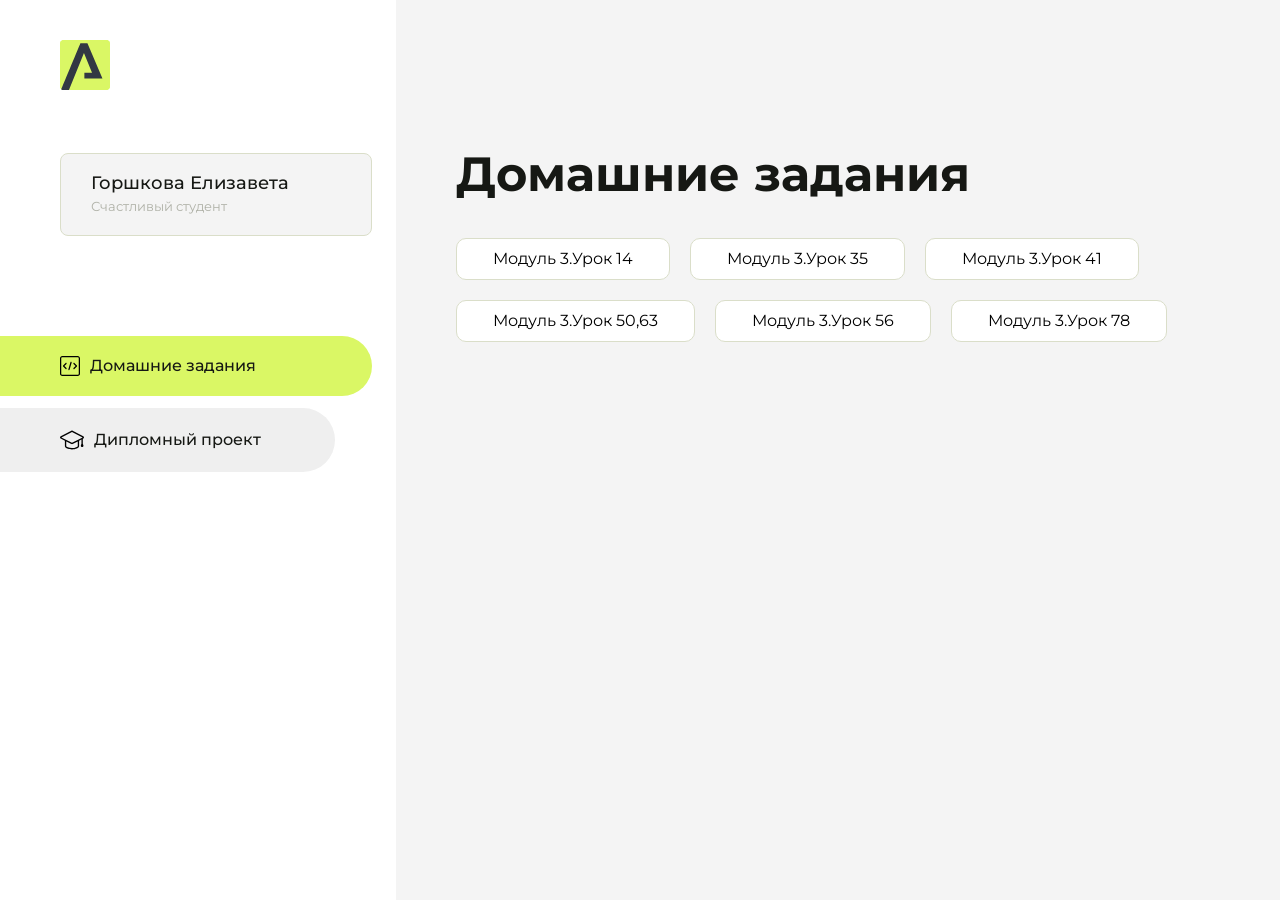
==== index.html @ 7f455aba "Update homework links in index.html Added a new homework link for Module 3. Lesson 78." ====
<!DOCTYPE html>
<html lang="en">
<head>
    <meta charset="UTF-8">
    <meta name="viewport" content="width=device-width, initial-scale=1.0">
    <title>Домашняя работа</title>
    <link rel="shortcut icon" href="src/logo.ico" type="image/x-icon">
    <link rel="preconnect" href="https://fonts.googleapis.com">
    <link rel="preconnect" href="https://fonts.gstatic.com" crossorigin>
    <link href="https://fonts.googleapis.com/css2?family=Montserrat:wght@400;500;700&family=Rubik:wght@500&display=swap"
          rel="stylesheet">
    <link rel="stylesheet" href="src/style.css">
</head>
<body id="body">
<div class="overlay" id="overlay"></div>
<div class="layout">
    <div class="burger" id="burger">
        <svg viewBox="0 0 24 24" fill="none" xmlns="http://www.w3.org/2000/svg">
            <g id="SVGRepo_bgCarrier" stroke-width="0"></g>
            <g id="SVGRepo_tracerCarrier" stroke-linecap="round" stroke-linejoin="round"></g>
            <g id="SVGRepo_iconCarrier">
                <path d="M4 18L20 18" stroke="#DAF765" stroke-width="2" stroke-linecap="round"></path>
                <path d="M4 12L20 12" stroke="#DAF765" stroke-width="2" stroke-linecap="round"></path>
                <path d="M4 6L20 6" stroke="#DAF765" stroke-width="2" stroke-linecap="round"></path>
            </g>
        </svg>
    </div>
    <aside class="sidebar" id="sidebar">
        <div class="sidebar__inner">
            <div class="logo">
                <svg width="50" height="50" viewBox="0 0 50 50" fill="none" xmlns="http://www.w3.org/2000/svg">
                    <g clip-path="url(#clip0_513_74730)">
                        <path d="M46.17 -0.257004H3.83C1.57281 -0.257004 -0.257 1.57281 -0.257 3.83V46.17C-0.257 48.4272 1.57281 50.257 3.83 50.257H46.17C48.4272 50.257 50.257 48.4272 50.257 46.17V3.83C50.257 1.57281 48.4272 -0.257004 46.17 -0.257004Z"
                              fill="#DAF765"/>
                        <path d="M24.375 38.4H42.461L27.441 3.1585H20.4355C20.4355 3.1585 6.7895 35.881 1.1945 49.294C2.015 50.0275 3.0945 50.257 3.6945 50.257H8.8445L23.954 13.07L32.0465 32.8285H24.375V38.4Z"
                              fill="#323843"/>
                    </g>
                    <defs>
                        <clipPath id="clip0_513_74730">
                            <rect width="50" height="50" fill="white"/>
                        </clipPath>
                    </defs>
                </svg>
            </div>
            <div class="sidebar__user">
                <div class="sidebar__name">Горшкова Елизавета</div>
                <div class="sidebar__text">Счастливый студент</div>
            </div>
            <div class="sidebar__tabs">
                <div class="sidebar__item">
                    <button class="sidebar__button active" id="tasks">
                        <svg xmlns="http://www.w3.org/2000/svg" width="20" height="20" viewBox="0 0 20 20" fill="none">
                            <g clip-path="url(#clip0_704_74543)">
                                <path d="M17.7083 20H2.29167C1.0275 20 0 18.9725 0 17.7083V2.29167C0 1.0275 1.0275 0 2.29167 0H17.7083C18.9725 0 20 1.0275 20 2.29167V17.7083C20 18.9725 18.9725 20 17.7083 20ZM2.29167 1.25C1.7175 1.25 1.25 1.7175 1.25 2.29167V17.7083C1.25 18.2825 1.7175 18.75 2.29167 18.75H17.7083C18.2825 18.75 18.75 18.2825 18.75 17.7083V2.29167C18.75 1.7175 18.2825 1.25 17.7083 1.25H2.29167Z"
                                      fill="black"/>
                                <path d="M6.04167 13.125C5.88167 13.125 5.72167 13.0642 5.6 12.9417L3.1 10.4417C2.85583 10.1975 2.85583 9.80167 3.1 9.5575L5.6 7.0575C5.84417 6.81333 6.24 6.81333 6.48417 7.0575C6.72833 7.30167 6.72833 7.6975 6.48417 7.94167L4.42583 10L6.48417 12.0583C6.72833 12.3025 6.72833 12.6983 6.48417 12.9425C6.36167 13.0642 6.20167 13.125 6.04167 13.125Z"
                                      fill="black"/>
                                <path d="M8.95833 14.1667C8.9 14.1667 8.84 14.1583 8.78167 14.1417C8.45083 14.0442 8.26083 13.6967 8.35833 13.3658L10.4417 6.28251C10.5392 5.95084 10.8892 5.76417 11.2175 5.85917C11.5483 5.95667 11.7383 6.30417 11.6408 6.63501L9.5575 13.7183C9.47833 13.9908 9.22833 14.1667 8.95833 14.1667Z"
                                      fill="black"/>
                                <path d="M13.9583 13.125C13.7983 13.125 13.6383 13.0642 13.5167 12.9417C13.2725 12.6975 13.2725 12.3017 13.5167 12.0575L15.575 9.99916L13.5167 7.94083C13.2725 7.69666 13.2725 7.30083 13.5167 7.05666C13.7608 6.81249 14.1567 6.81249 14.4008 7.05666L16.9008 9.55666C17.145 9.80083 17.145 10.1967 16.9008 10.4408L14.4008 12.9408C14.2783 13.0642 14.1183 13.125 13.9583 13.125Z"
                                      fill="black"/>
                            </g>
                            <defs>
                                <clipPath id="clip0_704_74543">
                                    <rect width="20" height="20" fill="white"/>
                                </clipPath>
                            </defs>
                        </svg>
                        <span>Домашние задания</span></button>
                </div>
                <div class="sidebar__item">
                    <button class="sidebar__button" id="diplom">
                        <svg xmlns="http://www.w3.org/2000/svg" width="24" height="24" viewBox="0 0 24 24" fill="none">
                            <g clip-path="url(#clip0_704_74553)">
                                <path d="M23.2628 10.5971C23.7176 10.365 24 9.90375 24 9.39337C24 8.883 23.7176 8.42175 23.2628 8.18962L12.6135 2.75362C12.2291 2.55824 11.7705 2.55787 11.3854 2.75399L0.736875 8.19C0.282375 8.42175 0 8.883 0 9.39337C0 9.90375 0.282375 10.365 0.736875 10.5971L4.89038 12.7177V18.2074C4.89038 19.8154 8.412 21.393 12 21.393C15.5884 21.393 19.1096 19.815 19.1096 18.2074V12.7174L21.4609 11.517V15.8017L20.901 17.2305C20.7409 17.6389 20.7934 18.0994 21.0405 18.4616C21.2876 18.8246 21.6979 19.041 22.1366 19.041C22.5754 19.041 22.9852 18.8246 23.2324 18.462C23.4795 18.099 23.532 17.6385 23.3719 17.2301L22.8124 15.8021V10.827L23.2628 10.5971ZM17.7623 18.1721C17.6198 18.6375 15.3491 20.0419 12 20.0419C8.65088 20.0419 6.38025 18.6375 6.2415 18.2074V12.3037L6.23887 12.3019C6.23812 12.057 6.1065 11.8207 5.87325 11.7019L1.3515 9.39337L12 3.95737L22.6489 9.39337L12 14.8294L5.87325 11.7019C5.54063 11.5331 4.6695 11.6674 4.5 12C4.33012 12.3322 4.55813 12.5479 4.89038 12.7177L11.3857 16.0331C11.5781 16.1314 11.7889 16.1805 12 16.1805C12.2107 16.1805 12.4222 16.1314 12.6146 16.0331L17.7593 13.407L17.7623 18.1721Z"
                                      fill="black"/>
                            </g>
                            <defs>
                                <clipPath id="clip0_704_74553">
                                    <rect width="24" height="24" fill="white"/>
                                </clipPath>
                            </defs>
                        </svg>
                        <span>Дипломный проект</span></button>
                </div>
            </div>
        </div>

    </aside>
    <div class="content">
        <div class="container">
            <div class="content__block" id="tasksBlock">
                <div class="content__title">Домашние задания</div>
                <ul class="content__list">
                    <li class="content__list-item">
                        <a href="Домашнее задание (разметка статьи)/index.html">Модуль 3.Урок 14</a>
                    </li>
                     <li class="content__list-item">
                        <a href="35_table/inbex.html">Модуль 3.Урок 35</a>
                    </li>
                    <li class="content__list-item">
                        <a href="41_form/index.html">Модуль 3.Урок 41</a>
                    </li>
                    <li class="content__list-item">
                        <a href="50_article/article.html">Модуль 3.Урок 50,63</a>
                    </li>
                     <li class="content__list-item">
                        <a href="56_Домашнее задание (Flexbox)/article.html">Модуль 3.Урок 56</a>
                    </li>
                     <li class="content__list-item">
                        <a href="fit-studio/index.html">Модуль 3.Урок 78</a>
                    </li>
                </ul>
            </div>
            <div class="content__block hidden" id="diplomBlock">
                <div class="content__title">Дипломный проект</div>
                <div class="content__list-diplom">
                    <a href="ПАПКА-С-НОМЕРОМ-УРОКА">Ссылка на ДЗ</a>
                </div>
                <div class="content__decor">
                    <div class="content__decor-text">Давай проверим, чему ты научился!</div>
                    <div class="content__decor-img">
                        <img src="src/decor.png" alt="decor">
                    </div>
                </div>
            </div>
        </div>
    </div>
</div>
<script src="src/index.js"></script>
</body>
</html>
---- src/style.css ----
*{padding: 0;margin: 0;border: 0;}
*,*:before,*:after{-webkit-box-sizing: border-box;box-sizing: border-box;}
:focus,:active{outline: none;}
a:focus,a:active{outline: none;}
nav,footer,header,aside{display: block;}
html,body{
    height:100%;width:100%;
    font-size:100%;line-height:1;-ms-text-size-adjust:100%;-moz-text-size-adjust:100%;-webkit-text-size-adjust:100%;}
input,button,textarea{font-family:inherit;}
input::-ms-clear{display: none;}
button{cursor: pointer;}
button::-moz-focus-inner{padding:0;border:0;}
a,a:visited{text-decoration: none;}
a:hover{text-decoration: none;}
ul li{list-style: none;}
img{vertical-align: top;}
h1,h2,h3,h4,h5,h6{font-size:inherit;font-weight: inherit;}
a{color:inherit;}



body {
    font-family: "Montserrat",SansSerif;
    color: black;
}

body.overflow {
    overflow: hidden;
}



.layout {
    display: -webkit-box;
    display: -ms-flexbox;
    display: flex;
    min-height: 100vh;
}

.sidebar {
    padding: 40px 24px 40px 0;
    -ms-flex-negative: 0;
    flex-shrink: 0;
    background-color: white;
}



.content {
    -webkit-box-flex: 1;
    -ms-flex-positive: 1;
    flex-grow: 1;
    background-color: #F4F4F4;
}

.container {
    display: -webkit-box;
    display: -ms-flexbox;
    display: flex;
    -webkit-box-orient: vertical;
    -webkit-box-direction: normal;
    -ms-flex-direction: column;
    flex-direction: column;
    -webkit-box-pack: center;
    -ms-flex-pack: center;
    justify-content: center;
    -webkit-box-align: center;
    -ms-flex-align: center;
    align-items: center;
    padding: 150px 60px 80px 60px;
}


.logo {
    margin-left: 60px;
    margin-bottom: 60px;
}

.sidebar__user {
    background-color: #F4F4F4;
    padding: 20px 30px;
    margin-left: 60px;
    margin-bottom: 100px;
    border-radius: 8px;
    border: 1px solid #DADEC9;
}

.sidebar__name {
    color:#161814;
    font-size: 18px;
    font-weight: 500;
    margin-bottom: 6px;
}

.sidebar__text {
    color: #AFB1A7;
    font-size: 13px;
    font-weight: 400;
    line-height: 130%; /* 16.9px */
}

.sidebar__item {
    width: 372px;
}

.sidebar__button {
    display: -webkit-box;
    display: -ms-flexbox;
    display: flex;
    -webkit-box-align: center;
    -ms-flex-align: center;
    align-items: center;
    gap: 10px;
    padding: 20px 60px;
    margin-bottom: 12px;
    border-radius: 0px 100px 100px 0px;
    -webkit-transition: all .5s;
    -o-transition: all .5s;
    transition: all .5s;
    cursor: pointer;
    width: 90%;
    color:#161814;
    font-size: 16px;
    font-weight: 500;
}

.sidebar__button.active , .sidebar__button:hover {
    width: 100%;
    background-color: #DAF765;
}


.content__title {
    color: #161814;
    font-size: 48px;
    font-weight: 700;
    margin-bottom: 40px;
}

.content__list {
    display: -webkit-box;
    display: -ms-flexbox;
    display: flex;
    -webkit-box-align: center;
    -ms-flex-align: center;
    align-items: center;
    -ms-flex-wrap: wrap;
    flex-wrap: wrap;
    gap: 20px;
}



.content__list-item  {
    cursor: pointer;
    padding: 12px 18px;
    background-color: #fff;
    border-radius: 10px;
    border: 1px solid #DADEC9;
    -webkit-transition: all .3s;
    -o-transition: all .3s;
    transition: all .3s;
}

.content__list-item:hover,.content__list-diplom:hover {
    background-color: #AFB1A7;
}

li a {
    padding: 12px 18px;

}


.content__list-diplom {
    -webkit-transition: all .3s;
    -o-transition: all .3s;
    transition: all .3s;
    display: inline-block;
    padding: 12px 18px;
    background-color: #fff;
    border-radius: 10px;
    border: 1px solid #DADEC9;
}

.content__decor {
    display: -webkit-box;
    display: -ms-flexbox;
    display: flex;
    -webkit-box-align: center;
    -ms-flex-align: center;
    align-items: center;
}

.content__decor-text {
    color:#BEDD44;
    font-size: 36px;
    font-weight: 700;
    line-height: 110%; /* 39.6px */
}

.content__block {
    max-width: 1200px;
}

.content__block.hidden {
    display: none;
}

.content__decor-img img{
    width: 100%;
}

.burger {
    display: none;
    padding: 5px;
    position: fixed;
    top: 3%;
    right: 7%;
    width: 40px;
    height: 40px;
    background-color: #161814;
    border-radius: 50%;
    z-index: 10;
    border: 1px solid #DAF765;
}

@media (max-width: 768px) {
    .burger {
        display: block;
    }

    .sidebar {
        -webkit-transition: all .3s;
        -o-transition: all .3s;
        transition: all .3s;
        -webkit-transform: translateX(-100%);
        -ms-transform: translateX(-100%);
        transform: translateX(-100%);
        position: fixed;
        top: 0;
        left: 0;
        bottom: 0;
        z-index: 5;
    }

    .sidebar.show {
        -webkit-transform: translateX(0%);
        -ms-transform: translateX(0%);
        transform: translateX(0%);
    }

    .overlay {
        opacity: 0;
        pointer-events: none;
        -webkit-transition: all .3s;
        -o-transition: all .3s;
        transition: all .3s;
        position: absolute;
        top: 0;
        right: 0;
        left: 0;
        bottom: 0;
        z-index: 3;
        background-color: #000000e0;
    }

    .overlay.show {
        opacity: 1;
        pointer-events: all;
    }

    .container {
        padding: 40px 20px;
        min-height: 100%;
    }

    .content__decor {
        margin-top: 20px;
        -webkit-box-orient: vertical;
        -webkit-box-direction: normal;
        -ms-flex-direction: column;
        flex-direction: column;
    }
}

@media (max-width: 400px) {
    .sidebar__user {
        margin-left: 0;
    }
}
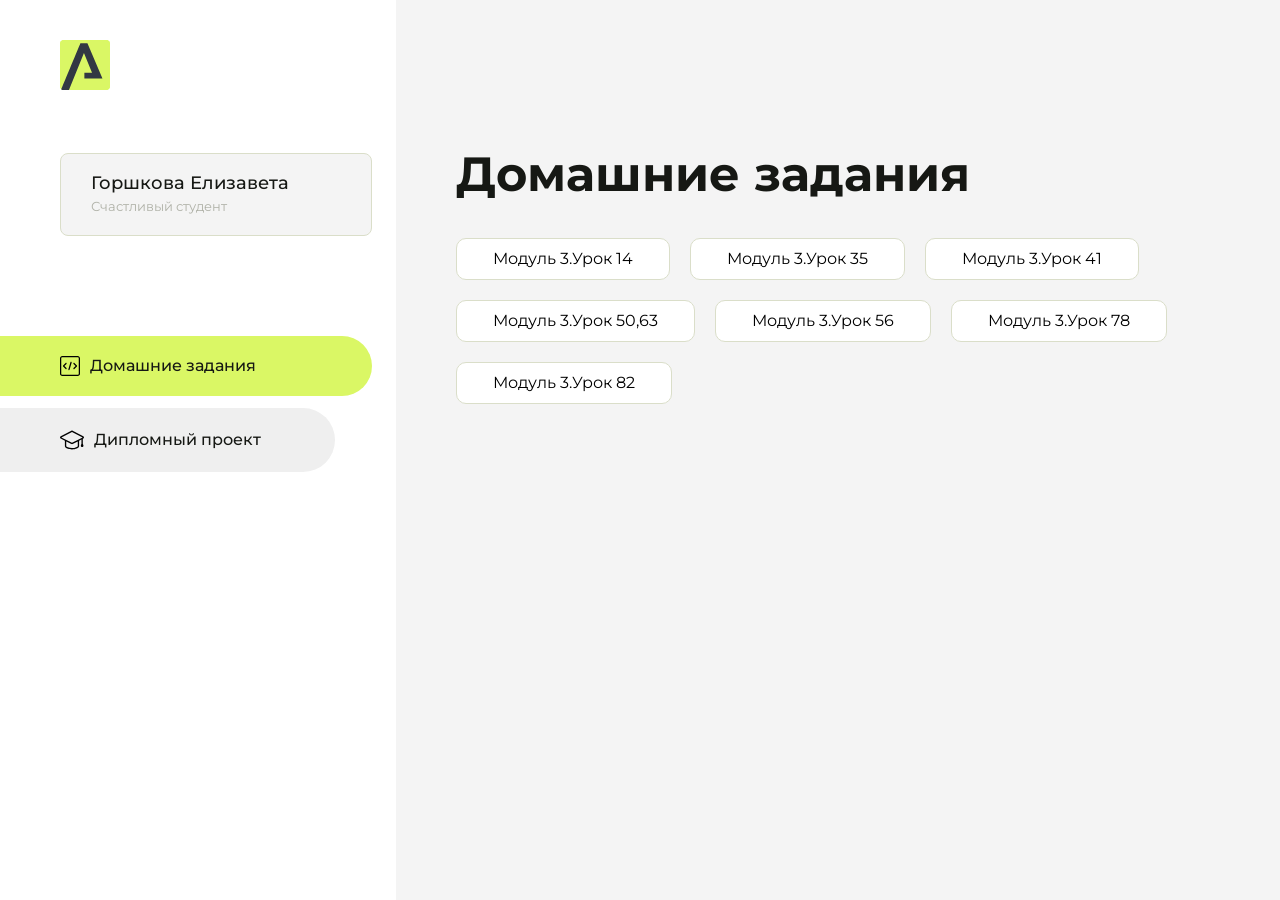
==== commit 2e6e7fbc: "Update index.html" ====
--- a/index.html
+++ b/index.html
@@ -110,6 +110,9 @@
                      <li class="content__list-item">
                         <a href="fit-studio/index.html">Модуль 3.Урок 78</a>
                     </li>
+                       <li class="content__list-item">
+                        <a href="fit-studio/index.html">Модуль 3.Урок 82</a>
+                    </li>
                 </ul>
             </div>
             <div class="content__block hidden" id="diplomBlock">
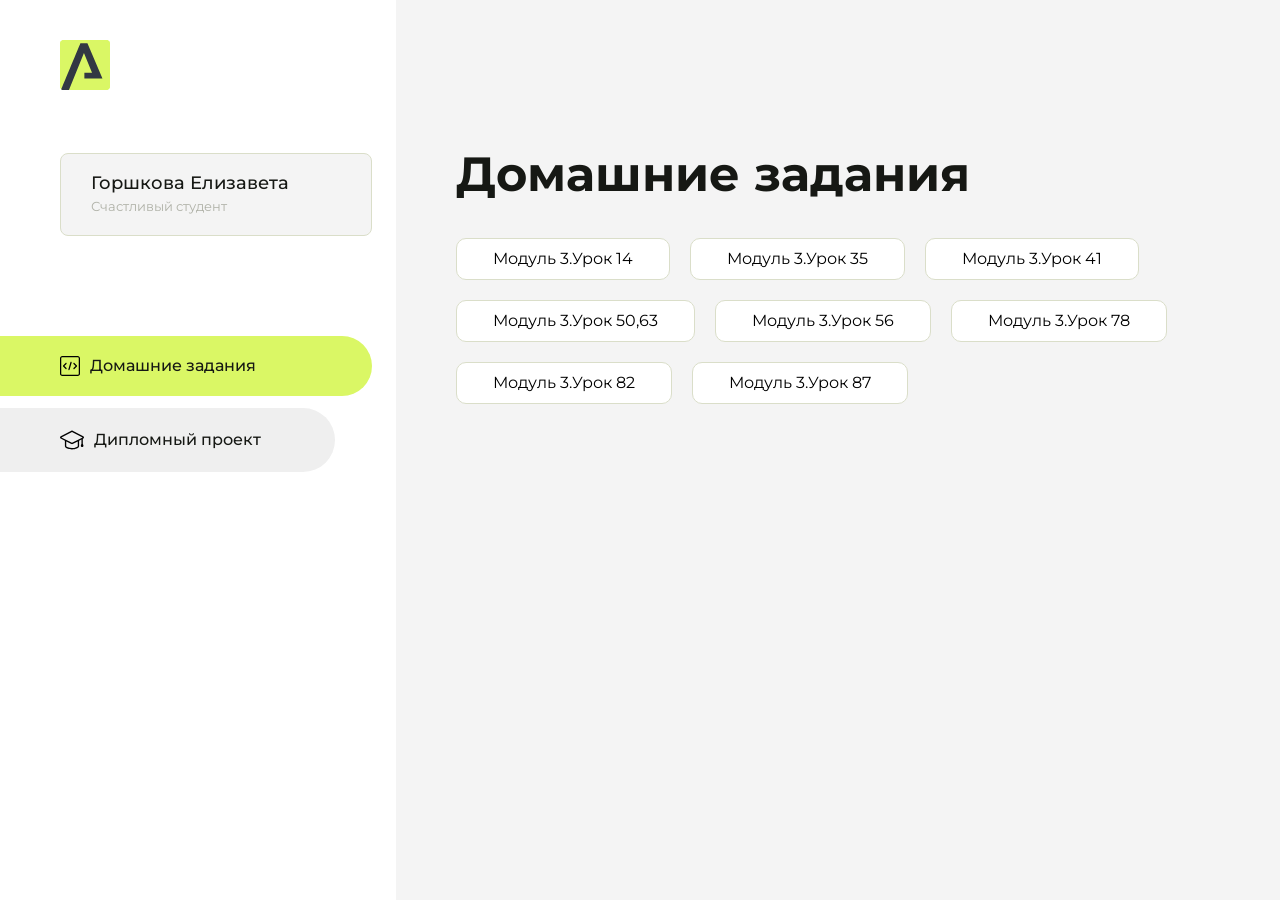
==== commit f94a1778: "Update index.html" ====
--- a/index.html
+++ b/index.html
@@ -113,6 +113,9 @@
                        <li class="content__list-item">
                         <a href="fit-studio/index.html">Модуль 3.Урок 82</a>
                     </li>
+                    <li class="content__list-item">
+                        <a href="fit-studio/index.html">Модуль 3.Урок 87</a>
+                    </li>
                 </ul>
             </div>
             <div class="content__block hidden" id="diplomBlock">
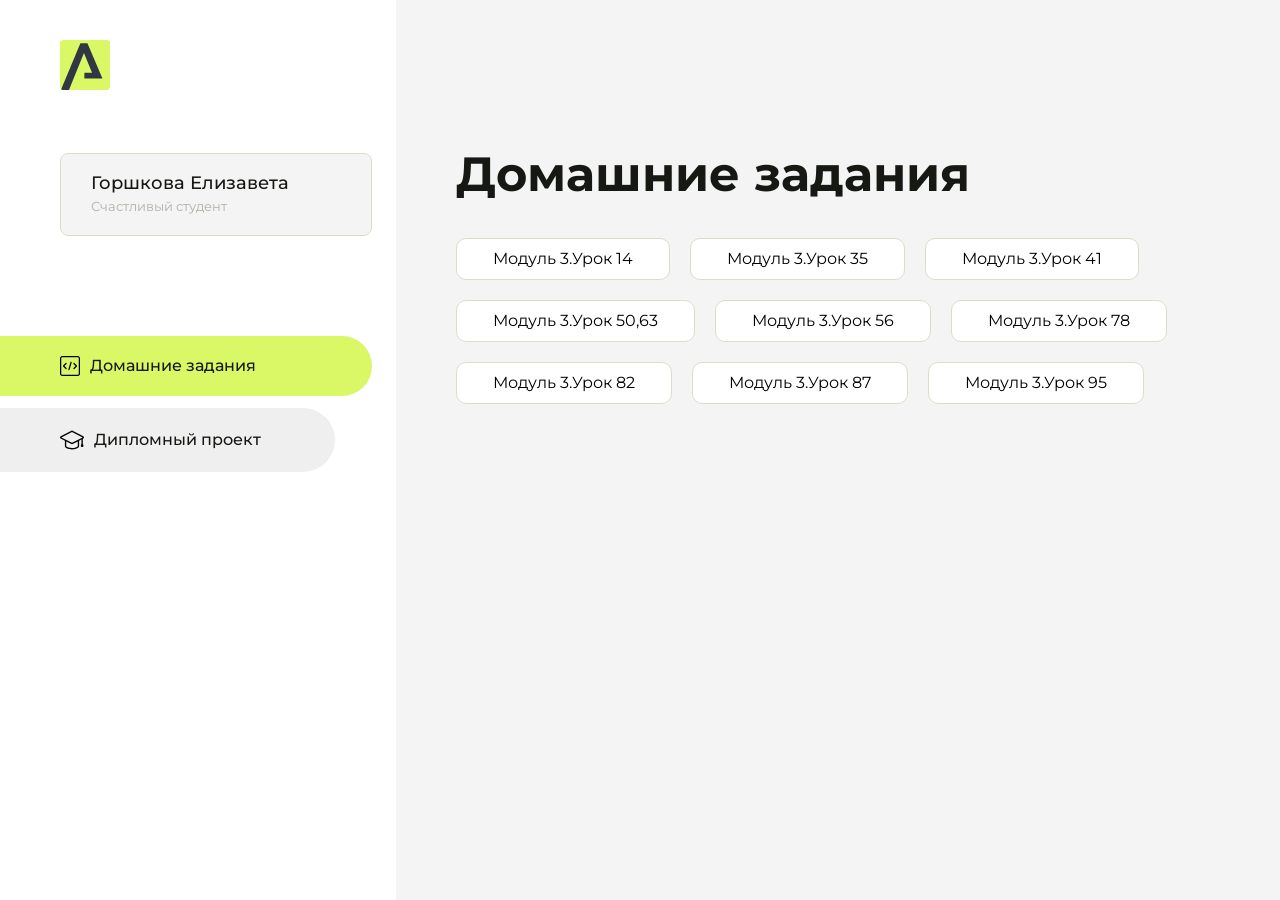
==== commit b9d8d60d: "Update index.html" ====
--- a/index.html
+++ b/index.html
@@ -116,6 +116,9 @@
                     <li class="content__list-item">
                         <a href="fit-studio/index.html">Модуль 3.Урок 87</a>
                     </li>
+                     <li class="content__list-item">
+                        <a href="fit-studio/index.html">Модуль 3.Урок 95</a>
+                    </li>
                 </ul>
             </div>
             <div class="content__block hidden" id="diplomBlock">
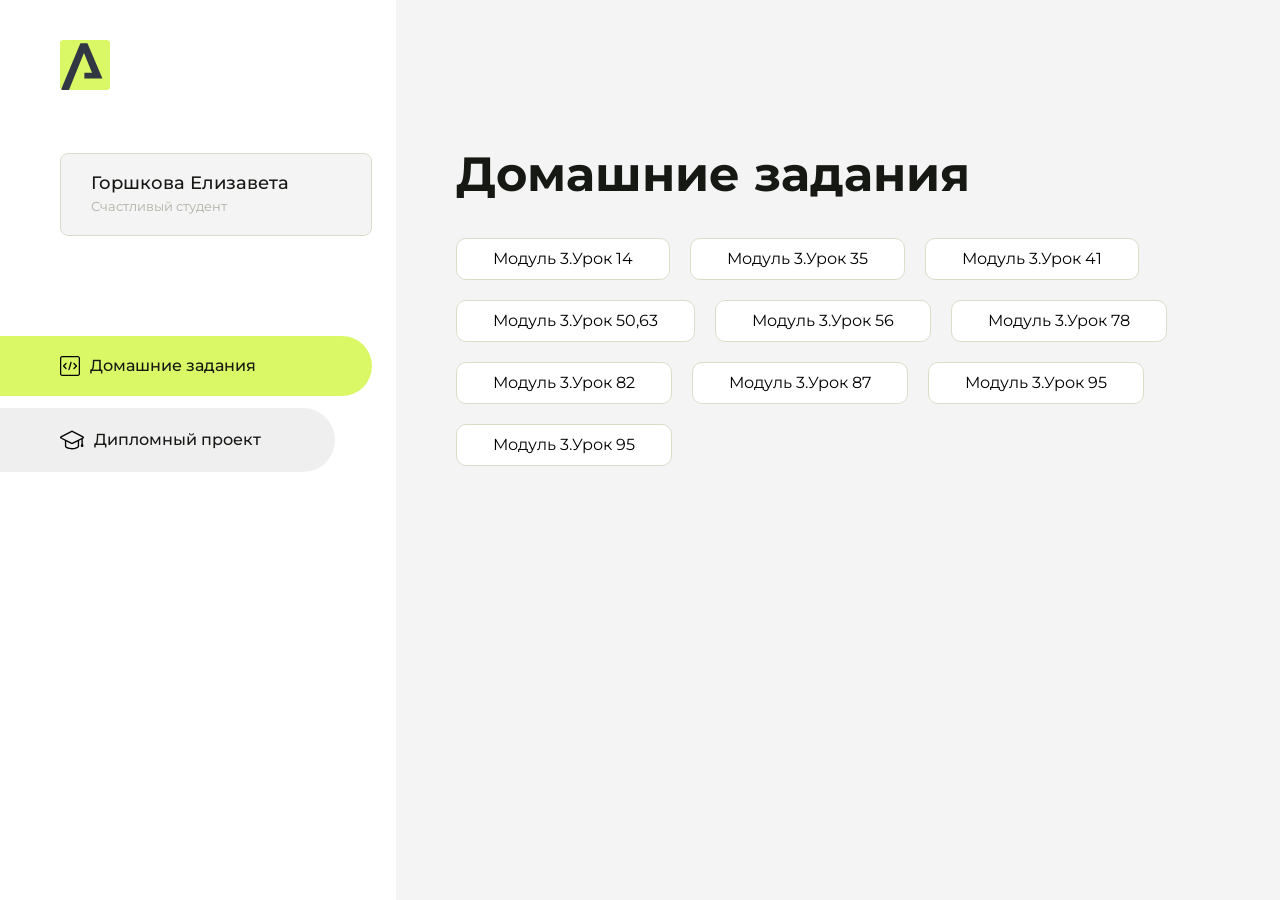
==== commit be1bf56d: "Update index.html" ====
--- a/index.html
+++ b/index.html
@@ -119,6 +119,9 @@
                      <li class="content__list-item">
                         <a href="fit-studio/index.html">Модуль 3.Урок 95</a>
                     </li>
+                    <li class="content__list-item">
+                        <a href="Grid/index.html">Модуль 3.Урок 95</a>
+                    </li>
                 </ul>
             </div>
             <div class="content__block hidden" id="diplomBlock">
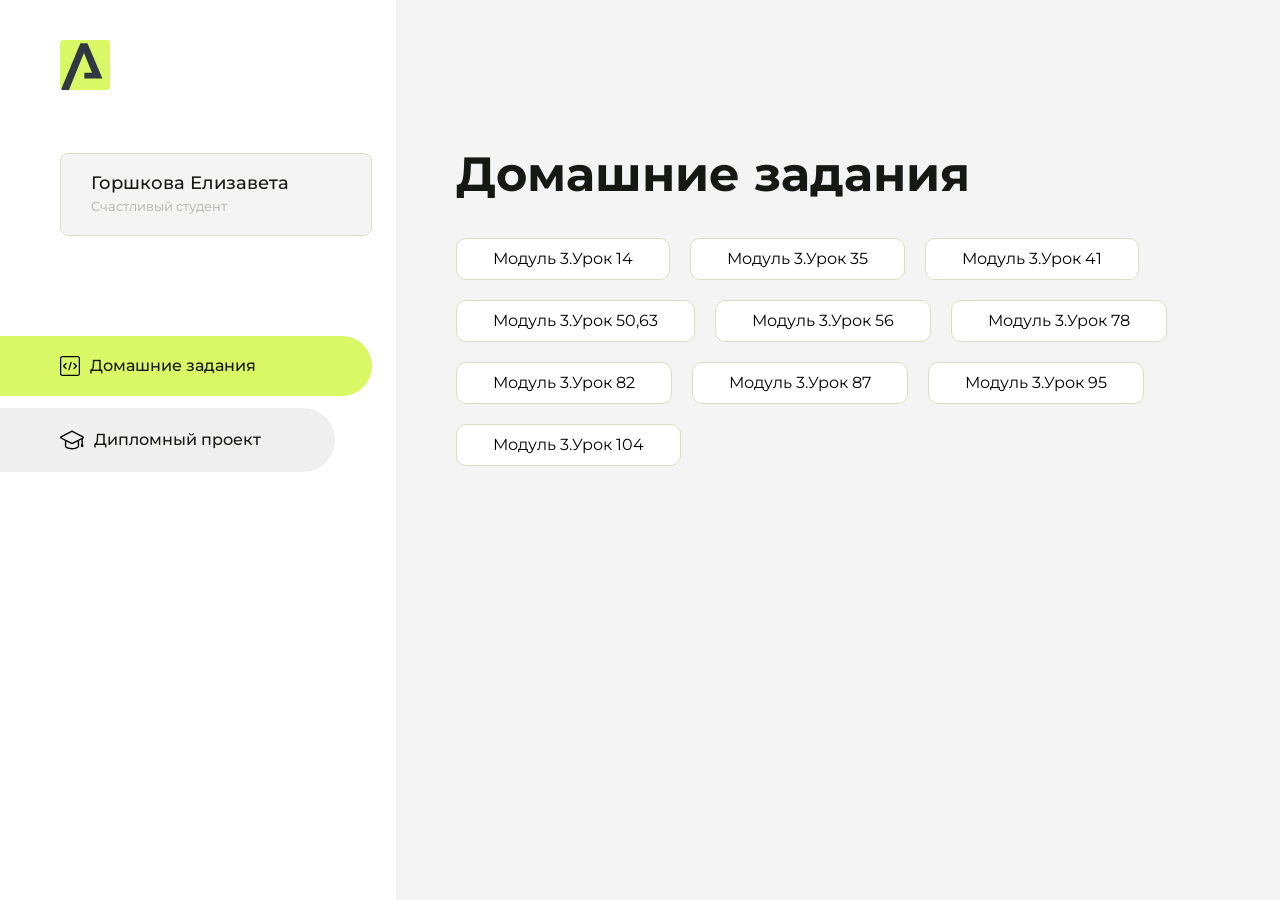
==== commit 517e59a1: "Update index.html" ====
--- a/index.html
+++ b/index.html
@@ -120,7 +120,7 @@
                         <a href="fit-studio/index.html">Модуль 3.Урок 95</a>
                     </li>
                     <li class="content__list-item">
-                        <a href="Grid/index.html">Модуль 3.Урок 95</a>
+                        <a href="Grid/index.html">Модуль 3.Урок 104</a>
                     </li>
                 </ul>
             </div>
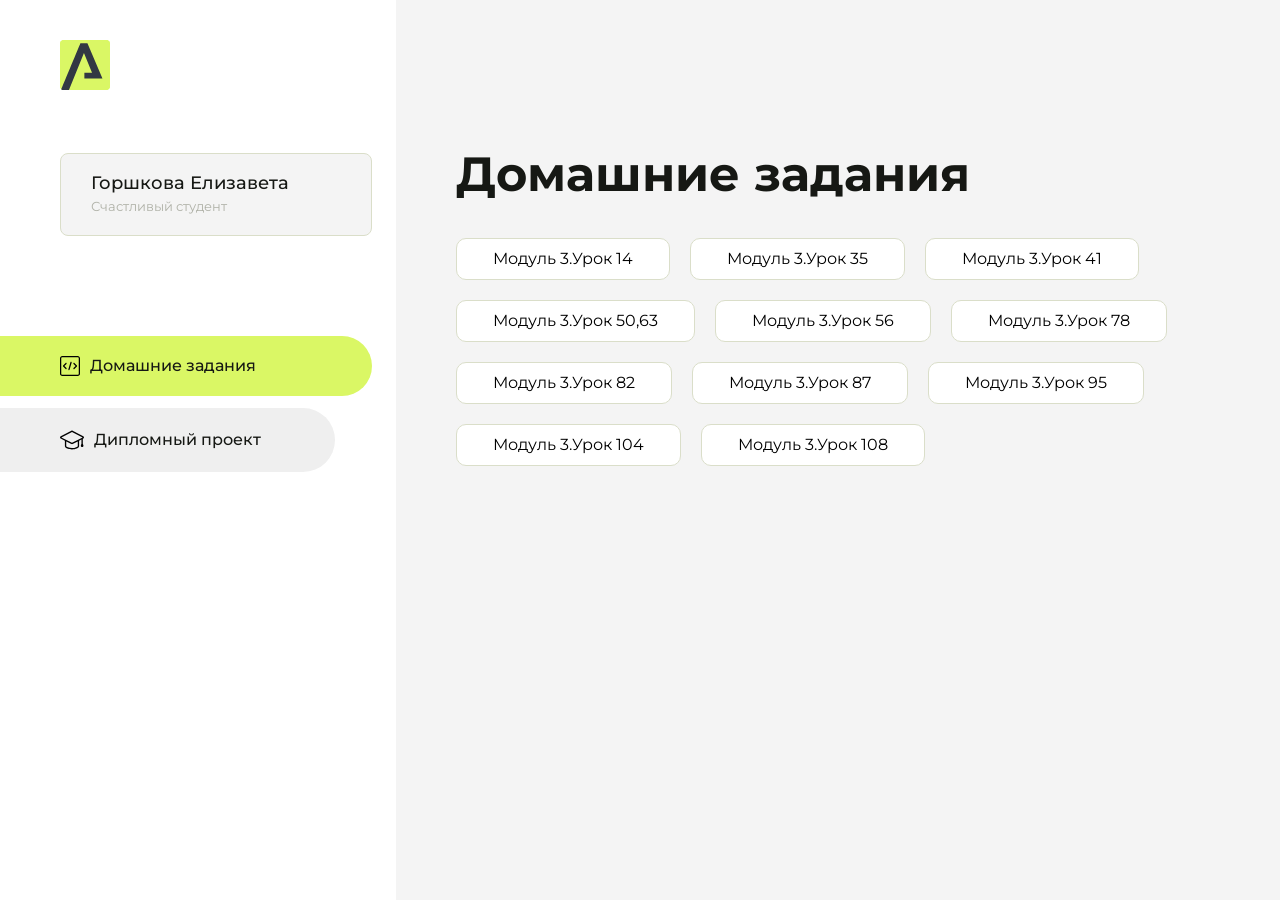
==== commit 7e234662: "Update index.html" ====
--- a/index.html
+++ b/index.html
@@ -122,6 +122,9 @@
                     <li class="content__list-item">
                         <a href="Grid/index.html">Модуль 3.Урок 104</a>
                     </li>
+                    <li class="content__list-item">
+                        <a href="fit-studio_БЭМ/index.html">Модуль 3.Урок 108</a>
+                    </li>
                 </ul>
             </div>
             <div class="content__block hidden" id="diplomBlock">
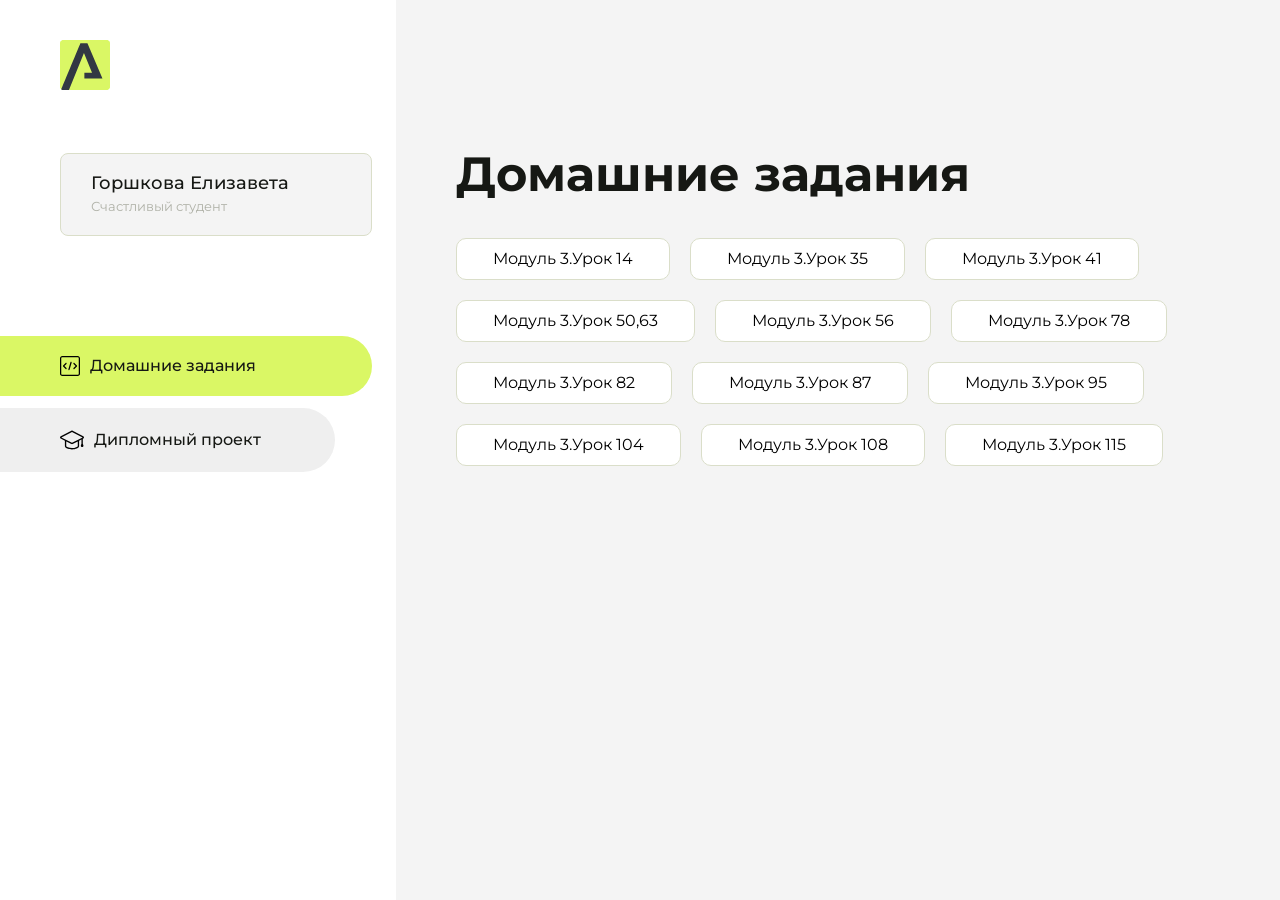
==== commit ea9035d8: "Update index.html" ====
--- a/index.html
+++ b/index.html
@@ -125,6 +125,9 @@
                     <li class="content__list-item">
                         <a href="fit-studio_БЭМ/index.html">Модуль 3.Урок 108</a>
                     </li>
+                     <li class="content__list-item">
+                        <a href="nike/index.html">Модуль 3.Урок 115</a>
+                    </li>
                 </ul>
             </div>
             <div class="content__block hidden" id="diplomBlock">
